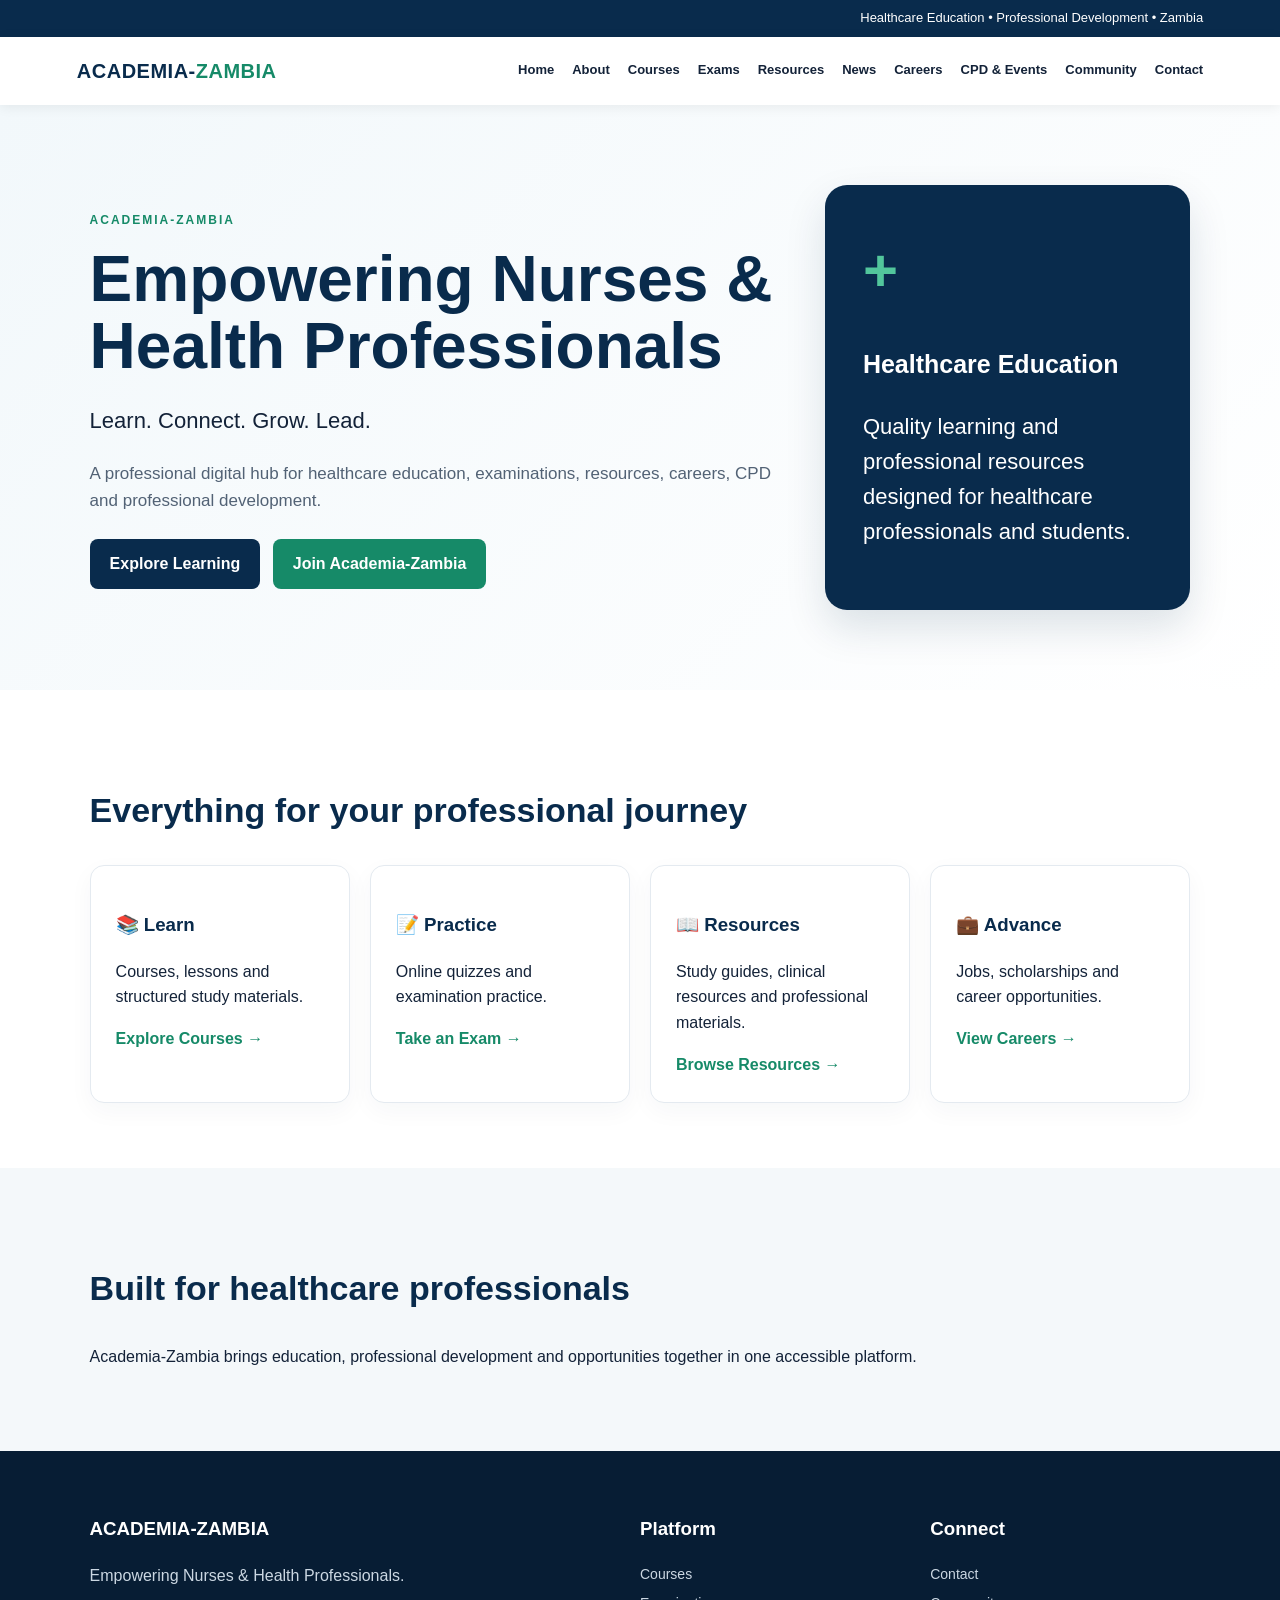
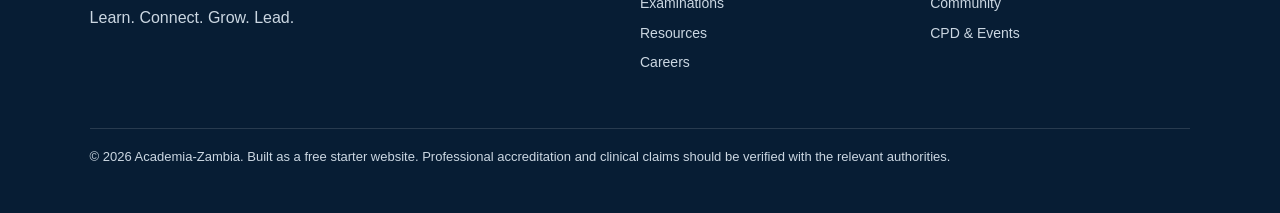
==== index.html @ f234087e "Add files via upload" ====
<!doctype html><html lang="en"><head><meta charset="utf-8"><meta name="viewport" content="width=device-width,initial-scale=1"><meta name="description" content="Academia-Zambia — Empowering Nurses & Health Professionals"><title>Home | Academia-Zambia</title><link rel="stylesheet" href="style.css"></head><body>
<div class="top">Healthcare Education • Professional Development • Zambia</div>
<nav class="nav"><a class="brand" href="index.html">ACADEMIA-<span>ZAMBIA</span></a><div class="links"><a href="index.html">Home</a><a href="about.html">About</a><a href="courses.html">Courses</a><a href="exams.html">Exams</a><a href="resources.html">Resources</a><a href="news.html">News</a><a href="careers.html">Careers</a><a href="cpd-events.html">CPD & Events</a><a href="community.html">Community</a><a href="contact.html">Contact</a></div></nav>
<main>
<section class="hero">
  <div>
    <span class="eyebrow">ACADEMIA-ZAMBIA</span>
    <h1>Empowering Nurses & Health Professionals</h1>
    <p>Learn. Connect. Grow. Lead.</p>
    <p class="hero-text">A professional digital hub for healthcare education, examinations, resources, careers, CPD and professional development.</p>
    <a class="btn" href="courses.html">Explore Learning</a>
    <a class="btn secondary" href="contact.html">Join Academia-Zambia</a>
  </div>
  <div class="hero-card"><div class="cross">+</div><h3>Healthcare Education</h3><p>Quality learning and professional resources designed for healthcare professionals and students.</p></div>
</section>
<section class="section"><h2>Everything for your professional journey</h2><div class="grid">
<div class="card"><h3>📚 Learn</h3><p>Courses, lessons and structured study materials.</p><a href="courses.html">Explore Courses →</a></div>
<div class="card"><h3>📝 Practice</h3><p>Online quizzes and examination practice.</p><a href="exams.html">Take an Exam →</a></div>
<div class="card"><h3>📖 Resources</h3><p>Study guides, clinical resources and professional materials.</p><a href="resources.html">Browse Resources →</a></div>
<div class="card"><h3>💼 Advance</h3><p>Jobs, scholarships and career opportunities.</p><a href="careers.html">View Careers →</a></div>
</div></section>
<section class="section light"><h2>Built for healthcare professionals</h2><p>Academia-Zambia brings education, professional development and opportunities together in one accessible platform.</p></section>
</main>
<footer><div><h3>ACADEMIA-ZAMBIA</h3><p>Empowering Nurses & Health Professionals.</p><p>Learn. Connect. Grow. Lead.</p></div><div><h3>Platform</h3><div class="footer-links"><a href="courses.html">Courses</a><a href="exams.html">Examinations</a><a href="resources.html">Resources</a><a href="careers.html">Careers</a></div></div><div><h3>Connect</h3><div class="footer-links"><a href="contact.html">Contact</a><a href="community.html">Community</a><a href="cpd-events.html">CPD & Events</a></div></div><div class="copy">© 2026 Academia-Zambia. Built as a free starter website. Professional accreditation and clinical claims should be verified with the relevant authorities.</div></footer>
<script src="script.js"></script></body></html>
---- style.css ----
*{box-sizing:border-box}body{margin:0;font-family:Inter,Arial,sans-serif;color:#132238;background:#fff;line-height:1.6}a{text-decoration:none;color:inherit}.top{background:#092b4c;color:#fff;padding:8px 6%;font-size:13px;text-align:right}.nav{display:flex;align-items:center;justify-content:space-between;padding:18px 6%;background:#fff;position:sticky;top:0;z-index:5;box-shadow:0 2px 12px #00000012}.brand{font-weight:900;letter-spacing:.5px;color:#092b4c;font-size:20px}.brand span{color:#168a68}.links{display:flex;gap:18px;flex-wrap:wrap;justify-content:flex-end}.links a{font-size:13px;font-weight:700}.links a:hover{color:#168a68}.hero{padding:80px 7%;display:grid;grid-template-columns:1.5fr .8fr;gap:50px;align-items:center;background:linear-gradient(135deg,#f2f8fb,#fff)}.eyebrow{font-size:12px;font-weight:900;letter-spacing:2px;color:#168a68}.hero h1,.page-head h1{font-size:clamp(38px,6vw,64px);line-height:1.05;margin:15px 0;color:#092b4c}.hero p{font-size:22px}.hero-text{font-size:17px!important;max-width:700px;color:#526275}.btn,button{display:inline-block;background:#092b4c;color:white;border:0;border-radius:8px;padding:12px 20px;margin:8px 8px 0 0;font-weight:800;cursor:pointer}.secondary{background:#168a68}.hero-card{background:#092b4c;color:#fff;padding:38px;border-radius:22px;box-shadow:0 18px 40px #092b4c22}.hero-card h3{font-size:25px}.cross{font-size:60px;color:#52c69c;font-weight:900}.section{padding:65px 7%}.light{background:#f4f8fa}.section h2{font-size:34px;color:#092b4c}.grid{display:grid;grid-template-columns:repeat(4,1fr);gap:20px}.card{background:#fff;border:1px solid #e4eaf0;border-radius:14px;padding:25px;box-shadow:0 8px 24px #092b4c0a}.card h3{color:#092b4c}.card a{color:#168a68;font-weight:800}.card button{margin-top:10px}.page-head{padding:75px 7%;background:#f1f7f9}.page-head p{max-width:800px;font-size:18px;color:#526275}.notice{margin-top:30px;padding:20px;border-left:4px solid #168a68;background:#eef8f4;border-radius:6px}.search{padding:18px;background:#f5f7f9;border:1px solid #dde5eb;border-radius:10px;margin-bottom:25px;color:#697787}.tag{font-size:11px;font-weight:900;color:#168a68;letter-spacing:1px}.contact-grid{display:grid;grid-template-columns:1fr 1fr;gap:25px}.contact-grid .card{height:max-content}label{display:block;font-weight:800;margin-top:12px}input,textarea{width:100%;padding:13px;margin-top:6px;border:1px solid #ccd6df;border-radius:7px;font:inherit}textarea{min-height:140px}footer{background:#071d34;color:#cbd7e2;padding:45px 7%;display:grid;grid-template-columns:2fr 1fr 1fr;gap:30px}footer h3{color:#fff}.footer-links{display:grid;gap:7px;font-size:14px}.copy{border-top:1px solid #ffffff22;margin-top:25px;padding-top:18px;font-size:13px;grid-column:1/-1}@media(max-width:900px){.hero{grid-template-columns:1fr}.grid{grid-template-columns:repeat(2,1fr)}.contact-grid{grid-template-columns:1fr}.links{display:none}.nav{padding:16px 5%}}@media(max-width:600px){.grid{grid-template-columns:1fr}.hero,.section,.page-head{padding:45px 5%}.hero h1,.page-head h1{font-size:40px}footer{grid-template-columns:1fr}}
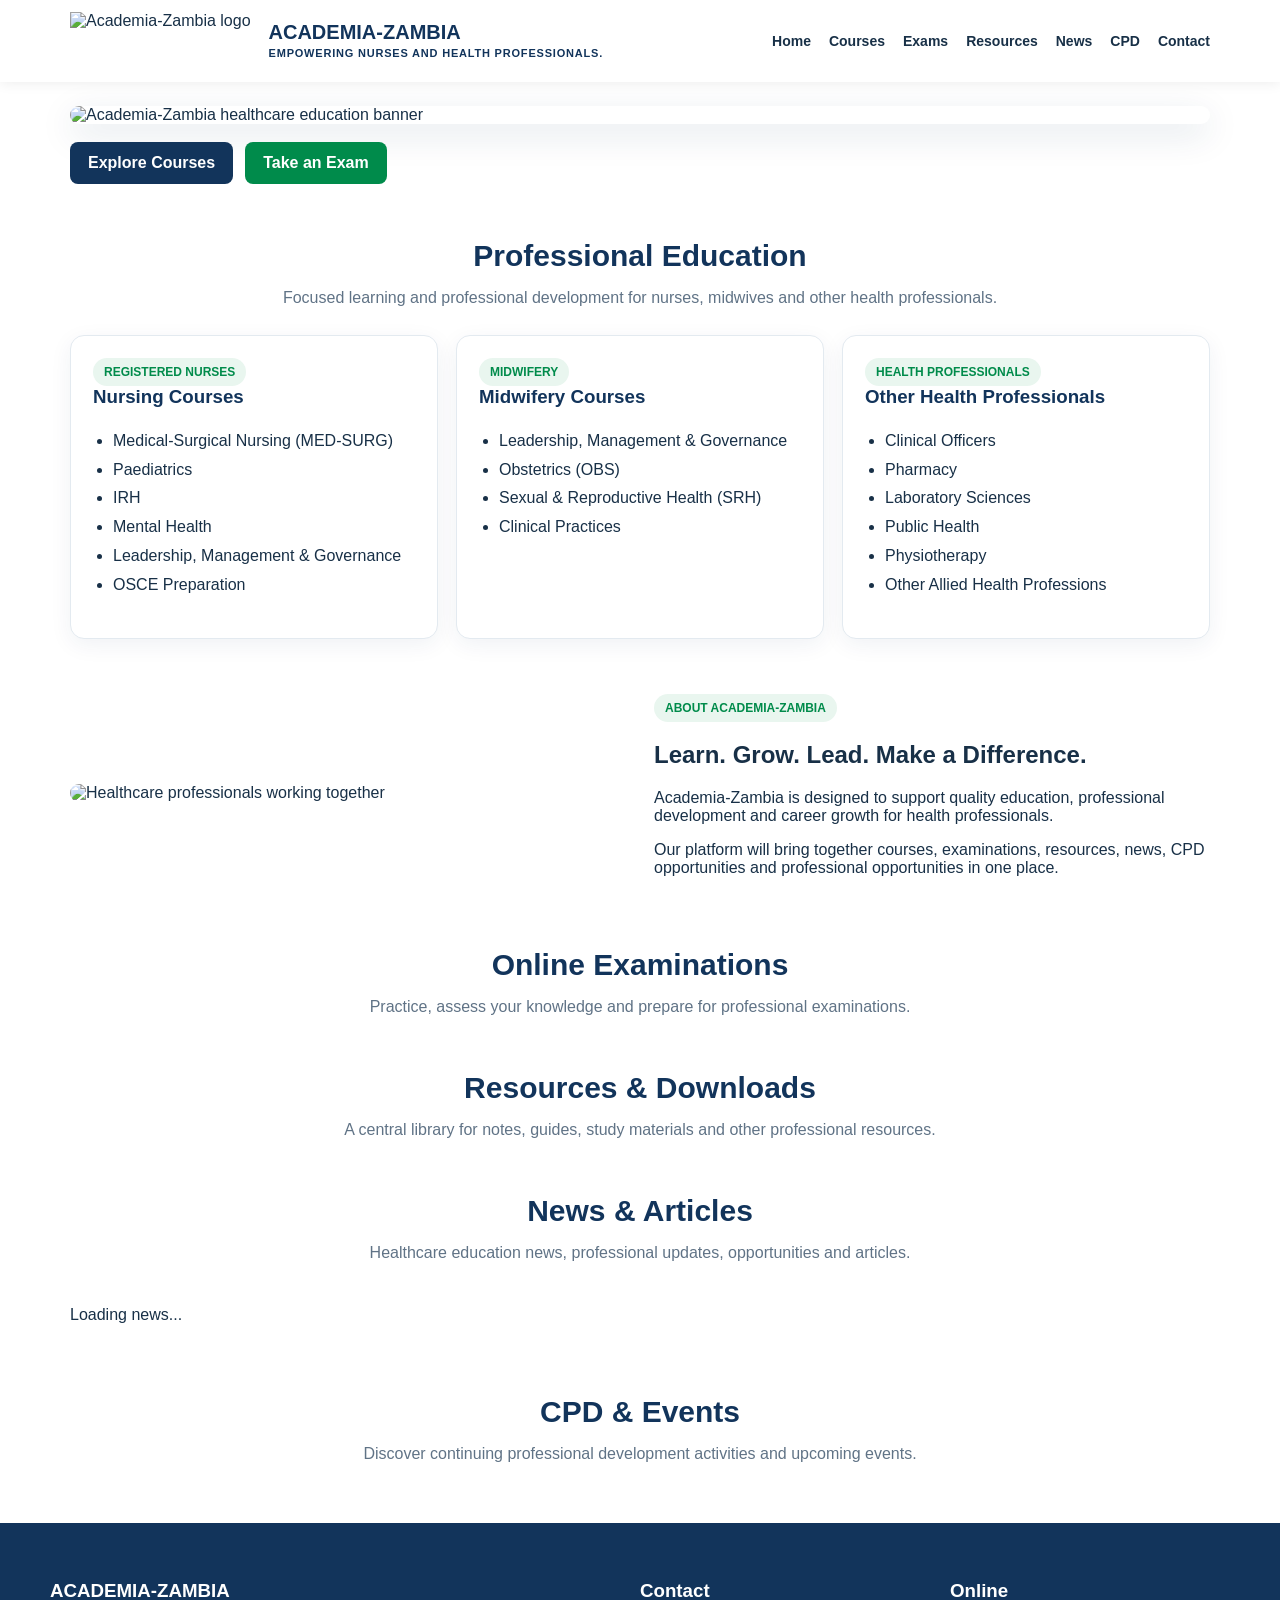
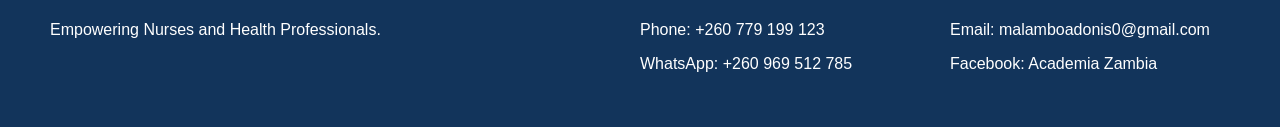
==== commit 3fc1d838: "Add files via upload" ====
--- a/index.html
+++ b/index.html
@@ -1,25 +1,57 @@
-<!doctype html><html lang="en"><head><meta charset="utf-8"><meta name="viewport" content="width=device-width,initial-scale=1"><meta name="description" content="Academia-Zambia — Empowering Nurses & Health Professionals"><title>Home | Academia-Zambia</title><link rel="stylesheet" href="style.css"></head><body>
-<div class="top">Healthcare Education • Professional Development • Zambia</div>
-<nav class="nav"><a class="brand" href="index.html">ACADEMIA-<span>ZAMBIA</span></a><div class="links"><a href="index.html">Home</a><a href="about.html">About</a><a href="courses.html">Courses</a><a href="exams.html">Exams</a><a href="resources.html">Resources</a><a href="news.html">News</a><a href="careers.html">Careers</a><a href="cpd-events.html">CPD & Events</a><a href="community.html">Community</a><a href="contact.html">Contact</a></div></nav>
-<main>
-<section class="hero">
-  <div>
-    <span class="eyebrow">ACADEMIA-ZAMBIA</span>
-    <h1>Empowering Nurses & Health Professionals</h1>
-    <p>Learn. Connect. Grow. Lead.</p>
-    <p class="hero-text">A professional digital hub for healthcare education, examinations, resources, careers, CPD and professional development.</p>
-    <a class="btn" href="courses.html">Explore Learning</a>
-    <a class="btn secondary" href="contact.html">Join Academia-Zambia</a>
-  </div>
-  <div class="hero-card"><div class="cross">+</div><h3>Healthcare Education</h3><p>Quality learning and professional resources designed for healthcare professionals and students.</p></div>
-</section>
-<section class="section"><h2>Everything for your professional journey</h2><div class="grid">
-<div class="card"><h3>📚 Learn</h3><p>Courses, lessons and structured study materials.</p><a href="courses.html">Explore Courses →</a></div>
-<div class="card"><h3>📝 Practice</h3><p>Online quizzes and examination practice.</p><a href="exams.html">Take an Exam →</a></div>
-<div class="card"><h3>📖 Resources</h3><p>Study guides, clinical resources and professional materials.</p><a href="resources.html">Browse Resources →</a></div>
-<div class="card"><h3>💼 Advance</h3><p>Jobs, scholarships and career opportunities.</p><a href="careers.html">View Careers →</a></div>
+<!doctype html>
+<html lang="en">
+<head>
+<meta charset="utf-8">
+<meta name="viewport" content="width=device-width, initial-scale=1">
+<title>Academia-Zambia | Empowering Nurses & Health Professionals</title>
+<style>
+:root{--navy:#12345b;--green:#008b4b;--red:#d92720;--gold:#f2a900;--light:#f5f8fb}
+*{box-sizing:border-box}body{margin:0;font-family:Arial,Helvetica,sans-serif;color:#183047;background:#fff}
+header{position:sticky;top:0;background:#fff;z-index:10;box-shadow:0 2px 12px #0001}
+.nav{max-width:1180px;margin:auto;padding:12px 20px;display:flex;align-items:center;gap:18px}
+.logo{height:58px;width:auto;object-fit:contain}.brand{font-weight:800;color:var(--navy);font-size:20px;line-height:1.05}.brand small{display:block;font-size:11px;letter-spacing:.8px;margin-top:5px}
+nav{margin-left:auto;display:flex;gap:18px;flex-wrap:wrap}nav a{text-decoration:none;color:#183047;font-weight:700;font-size:14px}
+.hero{max-width:1180px;margin:24px auto 0;padding:0 20px}.hero img{width:100%;display:block;border-radius:18px;box-shadow:0 10px 35px #12345b22}
+.cta{display:flex;gap:12px;flex-wrap:wrap;margin:18px 0 0}.btn{padding:12px 18px;border-radius:8px;text-decoration:none;font-weight:800;display:inline-block}.primary{background:var(--navy);color:#fff}.secondary{background:var(--green);color:#fff}
+section{max-width:1180px;margin:55px auto;padding:0 20px}.title{text-align:center;font-size:30px;color:var(--navy);margin-bottom:10px}.sub{text-align:center;color:#607386;margin-bottom:28px}
+.cards{display:grid;grid-template-columns:repeat(3,1fr);gap:18px}.card{background:#fff;border:1px solid #e3eaf0;border-radius:14px;padding:22px;box-shadow:0 6px 22px #12345b10}.card h3{color:var(--navy);margin-top:0}.card ul{padding-left:20px;line-height:1.8}
+.about{display:grid;grid-template-columns:1fr 1fr;gap:28px;align-items:center}.about img{width:100%;border-radius:16px}.pill{display:inline-block;background:#e9f6ef;color:var(--green);padding:7px 11px;border-radius:30px;font-weight:800;font-size:12px}
+footer{background:var(--navy);color:#fff;margin-top:60px;padding:38px 20px}.foot{max-width:1180px;margin:auto;display:grid;grid-template-columns:2fr 1fr 1fr;gap:30px}.foot a{color:#fff;text-decoration:none}
+@media(max-width:800px){nav{display:none}.cards{grid-template-columns:1fr}.about,.foot{grid-template-columns:1fr}.hero{margin-top:12px}.hero img{border-radius:10px}.logo{height:48px}}
+</style>
+<style>.livegrid{display:grid;grid-template-columns:repeat(3,1fr);gap:18px}.livegrid .card img{width:100%;height:180px;object-fit:cover;border-radius:10px;margin-bottom:10px}.livegrid a{color:#12345b;font-weight:bold}@media(max-width:800px){.livegrid{grid-template-columns:1fr}}</style>
+<script src="https://cdn.jsdelivr.net/npm/@supabase/supabase-js@2"></script><script src="config.js"></script><script defer src="public.js"></script></head>
+<body>
+<header><div class="nav">
+<img class="logo" src="assets/logo.jpeg" alt="Academia-Zambia logo">
+<div class="brand">ACADEMIA-ZAMBIA<small>EMPOWERING NURSES AND HEALTH PROFESSIONALS.</small></div>
+<nav><a href="#home">Home</a><a href="#courses">Courses</a><a href="#exams">Exams</a><a href="#resources">Resources</a><a href="#news">News</a><a href="#cpd">CPD</a><a href="#contact">Contact</a></nav>
+</div></header>
+
+<main id="home">
+<div class="hero">
+<img src="assets/hero-banner.jpeg" alt="Academia-Zambia healthcare education banner">
+<div class="cta"><a class="btn primary" href="#courses">Explore Courses</a><a class="btn secondary" href="#exams">Take an Exam</a></div>
+</div>
+
+<section id="courses"><h2 class="title">Professional Education</h2><p class="sub">Focused learning and professional development for nurses, midwives and other health professionals.</p>
+<div class="cards">
+<div class="card"><span class="pill">REGISTERED NURSES</span><h3>Nursing Courses</h3><ul><li>Medical-Surgical Nursing (MED-SURG)</li><li>Paediatrics</li><li>IRH</li><li>Mental Health</li><li>Leadership, Management & Governance</li><li>OSCE Preparation</li></ul></div>
+<div class="card"><span class="pill">MIDWIFERY</span><h3>Midwifery Courses</h3><ul><li>Leadership, Management & Governance</li><li>Obstetrics (OBS)</li><li>Sexual & Reproductive Health (SRH)</li><li>Clinical Practices</li></ul></div>
+<div class="card"><span class="pill">HEALTH PROFESSIONALS</span><h3>Other Health Professionals</h3><ul><li>Clinical Officers</li><li>Pharmacy</li><li>Laboratory Sciences</li><li>Public Health</li><li>Physiotherapy</li><li>Other Allied Health Professions</li></ul></div>
 </div></section>
-<section class="section light"><h2>Built for healthcare professionals</h2><p>Academia-Zambia brings education, professional development and opportunities together in one accessible platform.</p></section>
+
+<section><div class="about"><img src="assets/team-hands.jpeg" alt="Healthcare professionals working together"><div><span class="pill">ABOUT ACADEMIA-ZAMBIA</span><h2>Learn. Grow. Lead. Make a Difference.</h2><p>Academia-Zambia is designed to support quality education, professional development and career growth for health professionals.</p><p>Our platform will bring together courses, examinations, resources, news, CPD opportunities and professional opportunities in one place.</p></div></div></section>
+
+<section id="exams"><h2 class="title">Online Examinations</h2><p class="sub">Practice, assess your knowledge and prepare for professional examinations.</p></section>
+<section id="resources"><h2 class="title">Resources & Downloads</h2><p class="sub">A central library for notes, guides, study materials and other professional resources.</p></section>
+<section id="news"><h2 class="title">News & Articles</h2><p class="sub">Healthcare education news, professional updates, opportunities and articles.</p><div id="liveNews" class="livegrid"><p>Loading news...</p></div></section>
+<section id="cpd"><h2 class="title">CPD & Events</h2><p class="sub">Discover continuing professional development activities and upcoming events.</p></section>
 </main>
-<footer><div><h3>ACADEMIA-ZAMBIA</h3><p>Empowering Nurses & Health Professionals.</p><p>Learn. Connect. Grow. Lead.</p></div><div><h3>Platform</h3><div class="footer-links"><a href="courses.html">Courses</a><a href="exams.html">Examinations</a><a href="resources.html">Resources</a><a href="careers.html">Careers</a></div></div><div><h3>Connect</h3><div class="footer-links"><a href="contact.html">Contact</a><a href="community.html">Community</a><a href="cpd-events.html">CPD & Events</a></div></div><div class="copy">© 2026 Academia-Zambia. Built as a free starter website. Professional accreditation and clinical claims should be verified with the relevant authorities.</div></footer>
-<script src="script.js"></script></body></html>+
+<footer id="contact"><div class="foot">
+<div><h3>ACADEMIA-ZAMBIA</h3><p>Empowering Nurses and Health Professionals.</p></div>
+<div><h3>Contact</h3><p>Phone: +260 779 199 123</p><p>WhatsApp: +260 969 512 785</p></div>
+<div><h3>Online</h3><p>Email: malamboadonis0@gmail.com</p><p>Facebook: Academia Zambia</p></div>
+</div></footer>
+</body></html>
